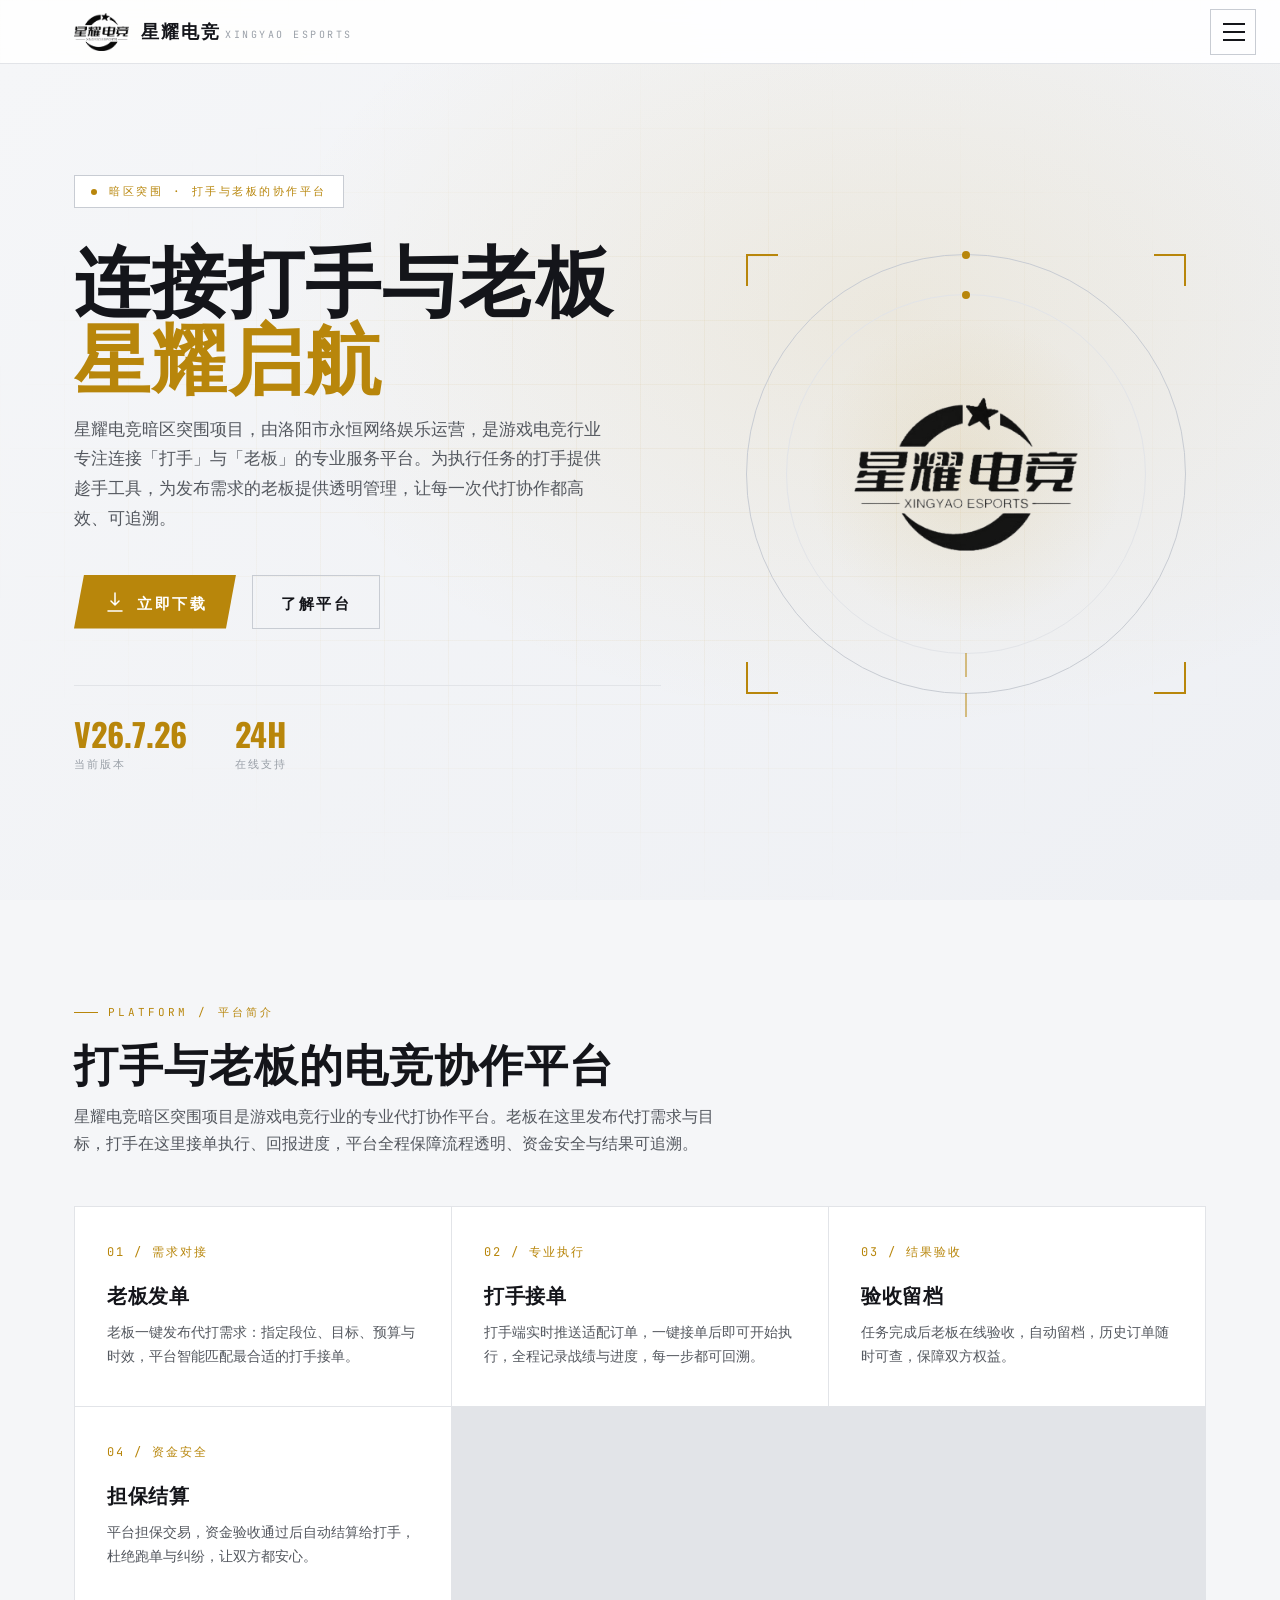
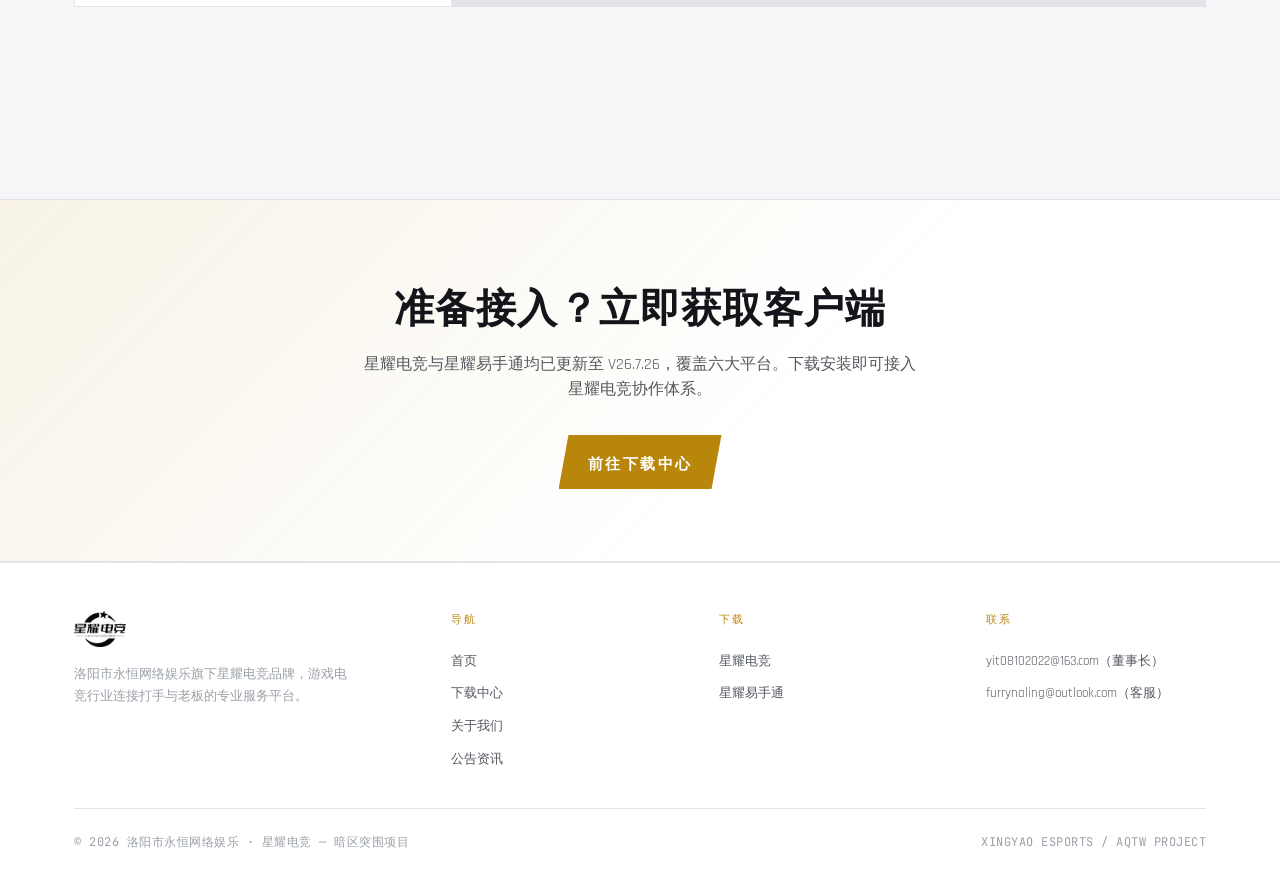
==== 0/index.html @ ff39699b "Add files via upload" ====
<!DOCTYPE html>
<html lang="zh-CN">
<head>
<meta charset="UTF-8">
<meta name="viewport" content="width=device-width, initial-scale=1.0">
<title>星耀电竞</title>
<meta name="description" content="星耀电竞暗区突围项目官方下载站 — 游戏电竞行业连接打手与老板的专业服务平台。洛阳市永恒网络娱乐出品。">
<link rel="icon" href="a.png" type="image/png">
<link rel="stylesheet" href="style.css">
<link rel="preconnect" href="https://fonts.googleapis.com">
<link rel="preconnect" href="https://fonts.gstatic.com" crossorigin>
<link href="https://fonts.googleapis.com/css2?family=Oswald:wght@400;500;600;700&family=Rajdhani:wght@400;500;600;700&family=JetBrains+Mono:wght@400;500&display=swap" rel="stylesheet">
<script src="i18n.js"></script>
</head>
<body>

<!-- ============ NAV ============ -->
<nav class="nav">
    <div class="container nav__inner">
        <a href="index.html" class="nav__brand">
            <img src="a.png" alt="星耀电竞 Logo" class="nav__logo">
            <span class="nav__brand-text">
                <span class="nav__brand-cn" data-i18n="nav.brand_cn">星耀电竞</span>
                <span class="nav__brand-en" data-i18n="nav.brand_en">XINGYAO ESPORTS</span>
            </span>
        </a>
        <button class="nav__toggle" id="navToggle" aria-label="打开菜单" aria-expanded="false" data-i18n-attr="aria-label:nav.toggle_aria">
            <span class="nav__toggle-bar"></span>
            <span class="nav__toggle-bar"></span>
            <span class="nav__toggle-bar"></span>
        </button>
    </div>
</nav>

<!-- ============ FULL-SCREEN MENU ============ -->
<div class="menu" id="overlayMenu">
    <div class="menu__inner">
        <ul class="menu__list">
            <li class="menu__item"><a href="index.html" class="menu__link is-active"><span class="menu__num">01</span><span class="menu__label" data-i18n="menu.01">首页</span></a></li>
            <li class="menu__item"><a href="download.html" class="menu__link"><span class="menu__num">02</span><span class="menu__label" data-i18n="menu.02">下载中心</span></a></li>
            <li class="menu__item"><a href="about.html" class="menu__link"><span class="menu__num">03</span><span class="menu__label" data-i18n="menu.03">关于我们</span></a></li>
            <li class="menu__item"><a href="articles.html" class="menu__link"><span class="menu__num">04</span><span class="menu__label" data-i18n="menu.04">公告资讯</span></a></li>
        </ul>
        <div class="menu__foot">
            <span class="menu__note" data-i18n="menu.version">CURRENT VERSION / V26.7.26</span>
            <a href="download.html" class="menu__cta" data-i18n="menu.download">立即下载</a>
        </div>
        <div class="menu__lang">
            <span class="menu__lang-label" data-i18n="menu.lang_label">LANGUAGE / 语言</span>
            <div class="menu__lang-list">
                <button class="menu__lang-btn is-active" data-lang="zh-CN">简</button>
                <button class="menu__lang-btn" data-lang="zh-TW">繁</button>
                <button class="menu__lang-btn" data-lang="en">EN</button>
                <button class="menu__lang-btn" data-lang="ja">JR</button>
                <button class="menu__lang-btn" data-lang="bo">བོད།</button>
            </div>
        </div>
    </div>
</div>

<!-- ============ HERO ============ -->
<header class="hero">
    <div class="hero__bg"></div>
    <div class="container">
        <div class="hero__inner">
            <div class="hero__content">
                <div class="hero__tag">
                    <span class="hero__tag-dot"></span>
                    <span data-i18n="home.tag">暗区突围 · 打手与老板的协作平台</span>
                </div>
                <h1 class="hero__title">
                    <span data-i18n="home.h1_l1">连接打手与老板</span><br>
                    <span class="hero__title-accent" data-i18n="home.h1_l2">星耀启航</span>
                </h1>
                <p class="hero__desc" data-i18n="home.desc">
                    星耀电竞暗区突围项目，由洛阳市永恒网络娱乐运营，是游戏电竞行业专注连接「打手」与「老板」的专业服务平台。为执行任务的打手提供趁手工具，为发布需求的老板提供透明管理，让每一次代打协作都高效、可追溯。
                </p>
                <div class="hero__actions">
                    <a href="download.html" class="btn btn--primary">
                        <svg class="ico" viewBox="0 0 24 24"><path d="M12 3v12m0 0l-4-4m4 4l4-4M5 21h14"/></svg>
                        <span data-i18n="home.btn_download">立即下载</span>
                    </a>
                    <a href="about.html" class="btn btn--ghost" data-i18n="home.btn_about">了解平台</a>
                </div>
                <div class="hero__stats">
                    <div class="hero__stat">
                        <div class="hero__stat-num">V26.7.26</div>
                        <div class="hero__stat-label" data-i18n="home.stat_ver">当前版本</div>
                    </div>
                    <div class="hero__stat">
                        <div class="hero__stat-num">24H</div>
                        <div class="hero__stat-label" data-i18n="home.stat_support">在线支持</div>
                    </div>
                </div>
            </div>
            <div class="hero__visual">
                <div class="hero__emblem">
                    <span class="hero__corner hero__corner--tl"></span>
                    <span class="hero__corner hero__corner--tr"></span>
                    <span class="hero__corner hero__corner--bl"></span>
                    <span class="hero__corner hero__corner--br"></span>
                    <div class="hero__emblem-ring"></div>
                    <div class="hero__emblem-ring hero__emblem-ring--inner"></div>
                    <div class="hero__logo-wrap">
                        <img src="a.png" alt="星耀电竞" class="hero__logo">
                    </div>
                </div>
            </div>
        </div>
    </div>
</header>

<!-- ============ PLATFORM INTRO ============ -->
<section class="section">
    <div class="container">
        <div class="section__head reveal">
            <div class="section__eyebrow" data-i18n="home.intro_eyebrow">PLATFORM / 平台简介</div>
            <h2 class="section__title" data-i18n="home.intro_title">打手与老板的电竞协作平台</h2>
            <p class="section__subtitle" data-i18n="home.intro_sub">
                星耀电竞暗区突围项目是游戏电竞行业的专业代打协作平台。老板在这里发布代打需求与目标，打手在这里接单执行、回报进度，平台全程保障流程透明、资金安全与结果可追溯。
            </p>
        </div>
        <div class="features reveal">
            <div class="feature">
                <div class="feature__num" data-i18n="home.f1_num">01 / 需求对接</div>
                <h3 class="feature__title" data-i18n="home.f1_title">老板发单</h3>
                <p class="feature__desc" data-i18n="home.f1_desc">老板一键发布代打需求：指定段位、目标、预算与时效，平台智能匹配最合适的打手接单。</p>
            </div>
            <div class="feature">
                <div class="feature__num" data-i18n="home.f2_num">02 / 专业执行</div>
                <h3 class="feature__title" data-i18n="home.f2_title">打手接单</h3>
                <p class="feature__desc" data-i18n="home.f2_desc">打手端实时推送适配订单，一键接单后即可开始执行，全程记录战绩与进度，每一步都可回溯。</p>
            </div>
            <div class="feature">
                <div class="feature__num" data-i18n="home.f3_num">03 / 结果验收</div>
                <h3 class="feature__title" data-i18n="home.f3_title">验收留档</h3>
                <p class="feature__desc" data-i18n="home.f3_desc">任务完成后老板在线验收，自动留档，历史订单随时可查，保障双方权益。</p>
            </div>
            <div class="feature">
                <div class="feature__num" data-i18n="home.f4_num">04 / 资金安全</div>
                <h3 class="feature__title" data-i18n="home.f4_title">担保结算</h3>
                <p class="feature__desc" data-i18n="home.f4_desc">平台担保交易，资金验收通过后自动结算给打手，杜绝跑单与纠纷，让双方都安心。</p>
            </div>
        </div>
    </div>
</section>

<!-- ============ CTA ============ -->
<section class="cta-banner">
    <div class="container">
        <h2 class="cta-banner__title" data-i18n="home.cta_title">准备接入？立即获取客户端</h2>
        <p class="cta-banner__desc" data-i18n="home.cta_desc">星耀电竞与星耀易手通均已更新至 V26.7.26，覆盖六大平台。下载安装即可接入星耀电竞协作体系。</p>
        <a href="download.html" class="btn btn--primary" data-i18n="home.cta_btn">前往下载中心</a>
    </div>
</section>

<!-- ============ FOOTER ============ -->
<footer class="footer">
    <div class="container">
        <div class="footer__top">
            <div class="footer__brand">
                <img src="a.png" alt="星耀电竞" class="footer__brand-logo">
                <p class="footer__brand-desc" data-i18n="footer.desc">洛阳市永恒网络娱乐旗下星耀电竞品牌，游戏电竞行业连接打手与老板的专业服务平台。</p>
            </div>
            <div class="footer__col">
                <div class="footer__col-title" data-i18n="footer.nav">导航</div>
                <a href="index.html" class="footer__link" data-i18n="footer.f_home">首页</a>
                <a href="download.html" class="footer__link" data-i18n="footer.f_download">下载中心</a>
                <a href="about.html" class="footer__link" data-i18n="footer.f_about">关于我们</a>
                <a href="articles.html" class="footer__link" data-i18n="footer.f_news">公告资讯</a>
            </div>
            <div class="footer__col">
                <div class="footer__col-title" data-i18n="footer.dl">下载</div>
                <a href="download.html" class="footer__link" data-i18n="footer.f_xy">星耀电竞</a>
                <a href="download.html" class="footer__link" data-i18n="footer.f_yst">星耀易手通</a>
            </div>
            <div class="footer__col">
                <div class="footer__col-title" data-i18n="footer.contact">联系</div>
                <a href="mailto:yit08102022@163.com" class="footer__link"><span>yit08102022@163.com</span><span data-i18n="footer.chairman">（董事长）</span></a>
                <a href="mailto:furrynaling@outlook.com" class="footer__link"><span>furrynaling@outlook.com</span><span data-i18n="footer.service">（客服）</span></a>
            </div>
        </div>
        <div class="footer__bottom">
            <span data-i18n="footer.copy">© 2026 洛阳市永恒网络娱乐 · 星耀电竞 — 暗区突围项目</span>
            <span data-i18n="footer.brand_line">XINGYAO ESPORTS / AQTW PROJECT</span>
        </div>
    </div>
</footer>

<script>
// Hamburger menu toggle
(function(){
    var toggle = document.getElementById('navToggle');
    var menu = document.getElementById('overlayMenu');
    if(!toggle || !menu) return;
    function closeMenu(){
        toggle.classList.remove('is-active');
        menu.classList.remove('is-open');
        toggle.setAttribute('aria-expanded','false');
        document.body.style.overflow = '';
    }
    function openMenu(){
        toggle.classList.add('is-active');
        menu.classList.add('is-open');
        toggle.setAttribute('aria-expanded','true');
        document.body.style.overflow = 'hidden';
    }
    toggle.addEventListener('click', function(){
        if(menu.classList.contains('is-open')){ closeMenu(); } else { openMenu(); }
    });
    // Close on link click
    menu.querySelectorAll('a').forEach(function(a){ a.addEventListener('click', closeMenu); });
    // Close on Escape
    document.addEventListener('keydown', function(e){ if(e.key === 'Escape') closeMenu(); });

    // Reveal on scroll
    var els = document.querySelectorAll('.reveal');
    if(!('IntersectionObserver' in window)){ els.forEach(function(e){ e.classList.add('is-visible'); }); return; }
    var io = new IntersectionObserver(function(entries){
        entries.forEach(function(en){ if(en.isIntersecting){ en.target.classList.add('is-visible'); io.unobserve(en.target); } });
    }, { threshold: 0.12 });
    els.forEach(function(e){ io.observe(e); });
})();
</script>
</body>
</html>
---- 0/style.css ----
/* ============================================================
   洛阳市永恒网络娱乐 · 星耀电竞 · 暗区突围项目下载站
   Shared stylesheet — Bright Light Theme + Hamburger Menu
   ============================================================ */

/* ---------- Design Tokens ---------- */
:root {
    /* Brand palette — bright light with tactical gold accent */
    --c-bg: #f5f6f8;
    --c-bg-elev: #ffffff;
    --c-bg-card: #ffffff;
    --c-bg-card-2: #fbfbfd;
    --c-bg-subtle: #eef0f3;
    --c-border: #e2e4e8;
    --c-border-strong: #c8ccd3;
    --c-text: #14151a;
    --c-text-dim: #54585f;
    --c-text-muted: #9aa0a8;
    --c-accent: #b8860b;          /* tactical gold */
    --c-accent-soft: #b8860b22;
    --c-accent-strong: #946a06;
    --c-danger: #c94545;
    --c-success: #2e8b57;
    --c-line: #dcdfe5;

    /* Typography */
    --font-display: "Oswald", "Bebas Neue", "Impact", "Noto Sans CJK SC", "Source Han Sans SC", "Microsoft YaHei", sans-serif;
    --font-body: "Rajdhani", "Noto Sans CJK SC", "Source Han Sans SC", "Microsoft YaHei", "Segoe UI", sans-serif;
    --font-mono: "JetBrains Mono", "Consolas", "Courier New", monospace;

    /* Layout */
    --nav-h: 64px;
    --max-w: 1180px;
    --radius: 4px;
    --radius-lg: 8px;
}

/* ---------- Reset ---------- */
*, *::before, *::after { box-sizing: border-box; margin: 0; padding: 0; }
html { scroll-behavior: smooth; -webkit-text-size-adjust: 100%; }

/* Hide scrollbars on all containers while keeping scroll functionality */
* {
    scrollbar-width: none;          /* Firefox */
    -ms-overflow-style: none;       /* IE / Edge */
}
*::-webkit-scrollbar {
    display: none;                  /* Chrome / Safari / Opera */
}
body {
    font-family: var(--font-body);
    background: var(--c-bg);
    color: var(--c-text);
    line-height: 1.6;
    font-size: 16px;
    min-height: 100vh;
    overflow-x: hidden;
    background-image:
        radial-gradient(circle at 15% 20%, rgba(184, 134, 11, 0.05) 0%, transparent 42%),
        radial-gradient(circle at 85% 80%, rgba(184, 134, 11, 0.04) 0%, transparent 48%),
        linear-gradient(180deg, #f5f6f8 0%, #f0f2f5 100%);
    background-attachment: fixed;
}
/* Subtle tactical grid overlay */
body::before {
    content: "";
    position: fixed;
    inset: 0;
    background-image:
        linear-gradient(rgba(20,21,26,0.018) 1px, transparent 1px),
        linear-gradient(90deg, rgba(20,21,26,0.018) 1px, transparent 1px);
    background-size: 48px 48px;
    pointer-events: none;
    z-index: 0;
}
img { max-width: 100%; display: block; }
a { color: inherit; text-decoration: none; transition: color .2s ease; }
a:hover { color: var(--c-accent); }
button { font-family: inherit; cursor: pointer; border: none; background: none; color: inherit; }
ul, ol { list-style: none; }

/* ---------- Container ---------- */
.container {
    width: 100%;
    max-width: var(--max-w);
    margin: 0 auto;
    padding: 0 24px;
    position: relative;
    z-index: 1;
}

/* ---------- Navbar ---------- */
.nav {
    position: sticky;
    top: 0;
    height: var(--nav-h);
    background: rgba(255, 255, 255, 0.88);
    backdrop-filter: blur(12px);
    -webkit-backdrop-filter: blur(12px);
    border-bottom: 1px solid var(--c-border);
    z-index: 200;
}
.nav__inner {
    height: 100%;
    display: flex;
    align-items: center;
    justify-content: space-between;
    gap: 32px;
}
.nav__brand {
    display: flex;
    align-items: center;
    gap: 12px;
    flex-shrink: 0;
}
.nav__logo {
    height: 38px;
    width: auto;
}
.nav__brand-text { line-height: 1.1; }
.nav__brand-cn {
    font-family: var(--font-display);
    font-size: 18px;
    letter-spacing: 2px;
    font-weight: 600;
    color: var(--c-text);
}
.nav__brand-en {
    font-family: var(--font-mono);
    font-size: 10px;
    letter-spacing: 2.5px;
    color: var(--c-text-muted);
    text-transform: uppercase;
}

/* Hamburger toggle (replaces inline links) */
.nav__toggle {
    display: flex;
    flex-direction: column;
    justify-content: center;
    gap: 6px;
    width: 46px;
    height: 46px;
    margin-left: auto;
    padding: 0 12px;
    background: transparent;
    border: 1px solid var(--c-border-strong);
    cursor: pointer;
    position: fixed;
    top: 9px;
    right: 24px;
    z-index: 300;
    transition: border-color .25s ease, background .25s ease, box-shadow .25s ease;
}
.nav__toggle:hover {
    border-color: var(--c-accent);
    background: var(--c-accent-soft);
}
.nav__toggle-bar {
    display: block;
    height: 2px;
    width: 22px;
    background: var(--c-text);
    margin: 0 auto;
    transform-origin: center;
    transition: transform .4s cubic-bezier(.7,0,.3,1), opacity .25s ease, background .25s ease;
}
.nav__toggle:hover .nav__toggle-bar { background: var(--c-accent); }
.nav__toggle.is-active .nav__toggle-bar { background: var(--c-accent); }
.nav__toggle.is-active .nav__toggle-bar:nth-child(1) { transform: translateY(8px) rotate(45deg); }
.nav__toggle.is-active .nav__toggle-bar:nth-child(2) { opacity: 0; transform: scaleX(0); }
.nav__toggle.is-active .nav__toggle-bar:nth-child(3) { transform: translateY(-8px) rotate(-45deg); }

/* ---------- Full-screen overlay menu ---------- */
.menu {
    position: fixed;
    inset: 0;
    z-index: 150;
    background: rgba(248, 249, 251, 0.97);
    backdrop-filter: blur(24px);
    -webkit-backdrop-filter: blur(24px);
    display: flex;
    align-items: center;
    justify-content: center;
    padding: var(--nav-h) 48px 48px;
    opacity: 0;
    visibility: hidden;
    transition: opacity .45s ease, visibility .45s ease;
}
.menu::before {
    content: "";
    position: absolute;
    inset: 0;
    background:
        radial-gradient(ellipse at 78% 22%, rgba(184,134,11,0.10) 0%, transparent 55%),
        radial-gradient(ellipse at 18% 82%, rgba(184,134,11,0.06) 0%, transparent 50%),
        linear-gradient(rgba(20,21,26,0.022) 1px, transparent 1px),
        linear-gradient(90deg, rgba(20,21,26,0.022) 1px, transparent 1px);
    background-size: auto, auto, 56px 56px, 56px 56px;
    pointer-events: none;
}
.menu.is-open { opacity: 1; visibility: visible; }
.menu__inner {
    position: relative;
    width: 100%;
    max-width: 880px;
}
.menu__list { list-style: none; }
.menu__item {
    opacity: 0;
    transform: translateX(70px);
    transition: opacity .55s ease, transform .55s cubic-bezier(.2,.7,.2,1);
    border-bottom: 1px solid var(--c-border);
    overflow: hidden;
}
.menu__item:first-child { border-top: 1px solid var(--c-border); }
.menu.is-open .menu__item { opacity: 1; transform: translateX(0); }
.menu.is-open .menu__item:nth-child(1) { transition-delay: .14s; }
.menu.is-open .menu__item:nth-child(2) { transition-delay: .22s; }
.menu.is-open .menu__item:nth-child(3) { transition-delay: .30s; }
.menu.is-open .menu__item:nth-child(4) { transition-delay: .38s; }
.menu__link {
    display: flex;
    align-items: baseline;
    gap: 28px;
    padding: 26px 8px;
    font-family: var(--font-display);
    font-size: clamp(34px, 7vw, 64px);
    font-weight: 600;
    letter-spacing: 1px;
    line-height: 1;
    color: var(--c-text-dim);
    transition: color .28s ease, padding-left .28s ease;
}
.menu__link:hover, .menu__link.is-active {
    color: var(--c-accent);
    padding-left: 26px;
}
.menu__num {
    font-family: var(--font-mono);
    font-size: 13px;
    letter-spacing: 2px;
    color: var(--c-text-muted);
    transition: color .28s ease;
    flex-shrink: 0;
}
.menu__link:hover .menu__num,
.menu__link.is-active .menu__num { color: var(--c-accent); }
.menu__label { position: relative; }
.menu__label::after {
    content: "";
    position: absolute;
    left: 0;
    bottom: -4px;
    width: 0;
    height: 2px;
    background: var(--c-accent);
    transition: width .3s ease;
}
.menu__link:hover .menu__label::after,
.menu__link.is-active .menu__label::after { width: 100%; }
.menu__foot {
    margin-top: 44px;
    opacity: 0;
    transform: translateY(24px);
    transition: opacity .55s ease .52s, transform .55s ease .52s;
    display: flex;
    align-items: center;
    gap: 24px;
    flex-wrap: wrap;
}
.menu.is-open .menu__foot { opacity: 1; transform: translateY(0); }
.menu__note {
    font-family: var(--font-mono);
    font-size: 11px;
    letter-spacing: 2px;
    text-transform: uppercase;
    color: var(--c-text-muted);
}
.menu__cta {
    padding: 11px 24px;
    background: var(--c-accent);
    color: #fff;
    font-family: var(--font-display);
    font-size: 13px;
    letter-spacing: 2px;
    text-transform: uppercase;
    font-weight: 600;
    transition: background .2s ease, transform .2s ease;
    clip-path: polygon(8px 0, 100% 0, calc(100% - 8px) 100%, 0 100%);
}
.menu__cta:hover { background: var(--c-accent-strong); color: #fff; transform: translateY(-1px); }

/* Language switcher inside menu */
.menu__lang {
    margin-top: 36px;
    padding-top: 28px;
    border-top: 1px solid var(--c-border);
    opacity: 0;
    transform: translateY(24px);
    transition: opacity .55s ease .60s, transform .55s ease .60s;
    display: flex;
    align-items: center;
    gap: 12px;
    flex-wrap: wrap;
}
.menu.is-open .menu__lang { opacity: 1; transform: translateY(0); }
.menu__lang-label {
    font-family: var(--font-mono);
    font-size: 11px;
    letter-spacing: 2px;
    text-transform: uppercase;
    color: var(--c-text-muted);
}
.menu__lang-list {
    display: flex;
    gap: 6px;
}
.menu__lang-btn {
    display: inline-flex;
    align-items: center;
    justify-content: center;
    min-width: 40px;
    height: 36px;
    padding: 0 12px;
    font-family: var(--font-body);
    font-size: 14px;
    font-weight: 600;
    color: var(--c-text-dim);
    background: transparent;
    border: 1px solid var(--c-border-strong);
    cursor: pointer;
    transition: all .2s ease;
}
.menu__lang-btn:hover {
    border-color: var(--c-accent);
    color: var(--c-accent);
}
.menu__lang-btn.is-active {
    background: var(--c-accent);
    border-color: var(--c-accent);
    color: #fff;
}

/* ---------- Buttons ---------- */
.btn {
    display: inline-flex;
    align-items: center;
    justify-content: center;
    gap: 10px;
    padding: 14px 28px;
    font-family: var(--font-display);
    font-size: 15px;
    letter-spacing: 2.5px;
    text-transform: uppercase;
    font-weight: 600;
    transition: all .2s ease;
    cursor: pointer;
    border: 1px solid transparent;
}
.btn--primary {
    background: var(--c-accent);
    color: #fff;
    clip-path: polygon(10px 0, 100% 0, calc(100% - 10px) 100%, 0 100%);
}
.btn--primary:hover {
    background: var(--c-accent-strong);
    color: #fff;
    transform: translateY(-2px);
    box-shadow: 0 8px 24px rgba(184, 134, 11, 0.28);
}
.btn--ghost {
    background: transparent;
    color: var(--c-text);
    border: 1px solid var(--c-border-strong);
}
.btn--ghost:hover {
    border-color: var(--c-accent);
    color: var(--c-accent);
}
.btn--block { display: flex; width: 100%; }
.btn--sm { padding: 9px 18px; font-size: 12px; letter-spacing: 1.8px; }

/* ---------- Section ---------- */
.section { padding: 96px 0; position: relative; }
.section--tight { padding: 64px 0; }
.section__head { margin-bottom: 48px; }
.section__eyebrow {
    display: inline-flex;
    align-items: center;
    gap: 10px;
    font-family: var(--font-mono);
    font-size: 11px;
    letter-spacing: 3px;
    text-transform: uppercase;
    color: var(--c-accent);
    margin-bottom: 16px;
}
.section__eyebrow::before {
    content: "";
    width: 24px;
    height: 1px;
    background: var(--c-accent);
}
.section__title {
    font-family: var(--font-display);
    font-size: clamp(28px, 4vw, 44px);
    font-weight: 600;
    letter-spacing: 1px;
    line-height: 1.15;
    color: var(--c-text);
    margin-bottom: 16px;
}
.section__subtitle {
    font-size: 16px;
    color: var(--c-text-dim);
    max-width: 640px;
    line-height: 1.7;
}

/* ---------- Hero ---------- */
.hero {
    position: relative;
    min-height: calc(100vh - var(--nav-h));
    display: flex;
    align-items: center;
    padding: 80px 0 96px;
    overflow: hidden;
}
.hero__bg {
    position: absolute;
    inset: 0;
    z-index: 0;
    background:
        radial-gradient(ellipse at 70% 30%, rgba(184, 134, 11, 0.10) 0%, transparent 50%),
        linear-gradient(135deg, #f5f6f8 0%, #eef0f4 100%);
}
.hero__bg::after {
    content: "";
    position: absolute;
    inset: 0;
    background-image:
        linear-gradient(rgba(184, 134, 11, 0.05) 1px, transparent 1px),
        linear-gradient(90deg, rgba(184, 134, 11, 0.05) 1px, transparent 1px);
    background-size: 64px 64px;
    mask-image: radial-gradient(ellipse at center, black 30%, transparent 75%);
    -webkit-mask-image: radial-gradient(ellipse at center, black 30%, transparent 75%);
}
.hero__inner {
    position: relative;
    z-index: 2;
    display: grid;
    grid-template-columns: 1.1fr 0.9fr;
    gap: 64px;
    align-items: center;
    width: 100%;
}
.hero__tag {
    display: inline-flex;
    align-items: center;
    gap: 12px;
    padding: 7px 16px;
    border: 1px solid var(--c-border-strong);
    background: var(--c-bg-elev);
    font-family: var(--font-mono);
    font-size: 11px;
    letter-spacing: 2.5px;
    text-transform: uppercase;
    color: var(--c-accent);
    margin-bottom: 28px;
}
.hero__tag-dot {
    width: 6px; height: 6px;
    background: var(--c-accent);
    border-radius: 50%;
    animation: pulse 2s ease-in-out infinite;
}
@keyframes pulse {
    0%, 100% { opacity: 1; transform: scale(1); }
    50% { opacity: 0.5; transform: scale(1.3); }
}
.hero__title {
    font-family: var(--font-display);
    font-size: clamp(40px, 6.5vw, 76px);
    font-weight: 700;
    line-height: 1.02;
    letter-spacing: 1px;
    margin-bottom: 24px;
    color: var(--c-text);
}
.hero__title-accent { color: var(--c-accent); }
.hero__desc {
    font-size: 17px;
    color: var(--c-text-dim);
    line-height: 1.75;
    max-width: 540px;
    margin-bottom: 40px;
}
.hero__actions {
    display: flex;
    gap: 16px;
    flex-wrap: wrap;
    margin-bottom: 56px;
}
.hero__stats {
    display: flex;
    gap: 48px;
    padding-top: 32px;
    border-top: 1px solid var(--c-border);
}
.hero__stat-num {
    font-family: var(--font-display);
    font-size: 32px;
    font-weight: 700;
    color: var(--c-accent);
    line-height: 1;
    margin-bottom: 6px;
}
.hero__stat-label {
    font-family: var(--font-mono);
    font-size: 11px;
    letter-spacing: 2px;
    text-transform: uppercase;
    color: var(--c-text-muted);
}

/* Hero visual — emblem */
.hero__visual {
    position: relative;
    display: flex;
    align-items: center;
    justify-content: center;
}
.hero__emblem {
    position: relative;
    width: 100%;
    max-width: 440px;
    aspect-ratio: 1;
}
.hero__emblem-ring {
    position: absolute;
    inset: 0;
    border: 1px solid var(--c-border-strong);
    border-radius: 50%;
    animation: spin 60s linear infinite;
}
.hero__emblem-ring::before, .hero__emblem-ring::after {
    content: "";
    position: absolute;
    background: var(--c-accent);
}
.hero__emblem-ring::before {
    width: 8px; height: 8px;
    top: -4px; left: 50%; transform: translateX(-50%);
    border-radius: 50%;
}
.hero__emblem-ring::after {
    width: 1px; height: 24px;
    bottom: -24px; left: 50%; transform: translateX(-50%);
}
.hero__emblem-ring--inner {
    inset: 40px;
    border-color: var(--c-border);
    animation: spin 40s linear infinite reverse;
}
.hero__logo-wrap {
    position: absolute;
    inset: 60px;
    display: flex;
    align-items: center;
    justify-content: center;
    background: radial-gradient(circle, rgba(184,134,11,0.10) 0%, transparent 70%);
}
.hero__logo {
    width: 70%;
    opacity: 0.95;
}
.hero__corner {
    position: absolute;
    width: 32px;
    height: 32px;
    border: 2px solid var(--c-accent);
}
.hero__corner--tl { top: 0; left: 0; border-right: none; border-bottom: none; }
.hero__corner--tr { top: 0; right: 0; border-left: none; border-bottom: none; }
.hero__corner--bl { bottom: 0; left: 0; border-right: none; border-top: none; }
.hero__corner--br { bottom: 0; right: 0; border-left: none; border-top: none; }
@keyframes spin { to { transform: rotate(360deg); } }

/* ---------- Role cards (打手 / 老板) ---------- */
.roles {
    display: grid;
    grid-template-columns: 1fr 1fr;
    gap: 24px;
}
.role {
    position: relative;
    padding: 40px;
    background: var(--c-bg-card);
    border: 1px solid var(--c-border);
    overflow: hidden;
    transition: all .3s ease;
}
.role::before {
    content: "";
    position: absolute;
    top: 0; left: 0; right: 0;
    height: 2px;
    background: var(--c-accent);
    transform: scaleX(0);
    transform-origin: left;
    transition: transform .3s ease;
}
.role:hover {
    border-color: var(--c-border-strong);
    transform: translateY(-4px);
    background: var(--c-bg-card-2);
    box-shadow: 0 12px 36px rgba(20, 21, 26, 0.08);
}
.role:hover::before { transform: scaleX(1); }
.role__head {
    display: flex;
    align-items: center;
    justify-content: space-between;
    margin-bottom: 24px;
}
.role__badge {
    font-family: var(--font-mono);
    font-size: 11px;
    letter-spacing: 2px;
    color: var(--c-accent);
    padding: 4px 10px;
    border: 1px solid var(--c-accent-soft);
    background: rgba(184, 134, 11, 0.05);
}
.role__icon {
    width: 56px; height: 56px;
    display: flex; align-items: center; justify-content: center;
    border: 1px solid var(--c-border-strong);
    color: var(--c-accent);
}
.role__title {
    font-family: var(--font-display);
    font-size: 28px;
    font-weight: 600;
    letter-spacing: 1px;
    margin-bottom: 8px;
}
.role__subtitle {
    font-family: var(--font-mono);
    font-size: 11px;
    letter-spacing: 2px;
    text-transform: uppercase;
    color: var(--c-text-muted);
    margin-bottom: 20px;
}
.role__desc {
    color: var(--c-text-dim);
    line-height: 1.75;
    margin-bottom: 24px;
    font-size: 15px;
}
.role__features { margin-bottom: 28px; }
.role__feature {
    display: flex;
    align-items: flex-start;
    gap: 12px;
    padding: 10px 0;
    border-bottom: 1px dashed var(--c-border);
    font-size: 14px;
    color: var(--c-text-dim);
}
.role__feature:last-child { border-bottom: none; }
.role__feature-mark {
    color: var(--c-accent);
    font-family: var(--font-mono);
    flex-shrink: 0;
    font-size: 12px;
    margin-top: 2px;
}

/* ---------- Feature grid ---------- */
.features {
    display: grid;
    grid-template-columns: repeat(3, 1fr);
    gap: 1px;
    background: var(--c-border);
    border: 1px solid var(--c-border);
}
.feature {
    padding: 36px 32px;
    background: var(--c-bg-card);
    transition: background .25s ease;
}
.feature:hover { background: var(--c-bg-card-2); }
.feature__num {
    font-family: var(--font-mono);
    font-size: 12px;
    color: var(--c-accent);
    letter-spacing: 2px;
    margin-bottom: 16px;
}
.feature__title {
    font-family: var(--font-display);
    font-size: 20px;
    font-weight: 600;
    letter-spacing: 0.5px;
    margin-bottom: 12px;
}
.feature__desc {
    font-size: 14px;
    color: var(--c-text-dim);
    line-height: 1.7;
}

/* ---------- Download page ---------- */
.dl-hero {
    padding: 72px 0 56px;
    border-bottom: 1px solid var(--c-border);
}
.dl-grid {
    display: grid;
    grid-template-columns: 1fr 1fr;
    gap: 24px;
    margin-top: 40px;
}
.dl-card {
    position: relative;
    padding: 36px;
    background: var(--c-bg-card);
    border: 1px solid var(--c-border);
    transition: all .25s ease;
}
.dl-card:hover { border-color: var(--c-accent-soft); box-shadow: 0 8px 28px rgba(20,21,26,0.06); }
.dl-card__head {
    display: flex;
    align-items: center;
    gap: 16px;
    margin-bottom: 24px;
    padding-bottom: 24px;
    border-bottom: 1px solid var(--c-border);
}
.dl-card__icon {
    width: 52px; height: 52px;
    display: flex; align-items: center; justify-content: center;
    border: 1px solid var(--c-border-strong);
    color: var(--c-accent);
    flex-shrink: 0;
}
.dl-card__name {
    font-family: var(--font-display);
    font-size: 22px;
    font-weight: 600;
    letter-spacing: 1px;
}
.dl-card__tag {
    font-family: var(--font-mono);
    font-size: 10px;
    letter-spacing: 2px;
    text-transform: uppercase;
    color: var(--c-text-muted);
}
.dl-meta {
    display: grid;
    grid-template-columns: 1fr 1fr;
    gap: 16px 24px;
    margin-bottom: 28px;
}
.dl-meta__item { font-size: 13px; }
.dl-meta__label {
    font-family: var(--font-mono);
    font-size: 10px;
    letter-spacing: 1.5px;
    text-transform: uppercase;
    color: var(--c-text-muted);
    margin-bottom: 4px;
}
.dl-meta__value { color: var(--c-text); }

/* Version info block */
.version-info {
    margin-top: 56px;
    padding: 32px;
    background: var(--c-bg-card);
    border: 1px solid var(--c-border);
    border-left: 3px solid var(--c-accent);
}
.version-info__title {
    font-family: var(--font-display);
    font-size: 18px;
    font-weight: 600;
    letter-spacing: 1px;
    margin-bottom: 20px;
    display: flex;
    align-items: center;
    gap: 12px;
}
.version-info__list { display: grid; gap: 8px; }
.version-info__item {
    display: flex;
    gap: 12px;
    font-size: 14px;
    color: var(--c-text-dim);
    padding: 6px 0;
}
.version-info__item::before {
    content: "›";
    color: var(--c-accent);
    font-family: var(--font-mono);
    flex-shrink: 0;
}

/* Update log */
.updates { margin-top: 56px; }
.update {
    padding: 28px 0;
    border-bottom: 1px solid var(--c-border);
}
.update__head {
    display: flex;
    align-items: baseline;
    gap: 16px;
    margin-bottom: 16px;
    flex-wrap: wrap;
}
.update__version {
    font-family: var(--font-mono);
    font-size: 15px;
    color: var(--c-accent);
    letter-spacing: 1px;
}
.update__date {
    font-family: var(--font-mono);
    font-size: 12px;
    color: var(--c-text-muted);
}
.update__list { display: grid; gap: 8px; }
.update__item {
    display: flex;
    gap: 12px;
    font-size: 14px;
    color: var(--c-text-dim);
}
.update__tag {
    font-family: var(--font-mono);
    font-size: 10px;
    padding: 2px 8px;
    letter-spacing: 1px;
    flex-shrink: 0;
    height: fit-content;
    margin-top: 2px;
}
.update__tag--new { background: rgba(46, 139, 87, 0.14); color: var(--c-success); }
.update__tag--fix { background: rgba(201, 69, 69, 0.14); color: var(--c-danger); }
.update__tag--opt { background: rgba(184, 134, 11, 0.16); color: var(--c-accent); }

/* ---------- Platform download cards ---------- */
.platform-group {
    margin-bottom: 64px;
}
.platform-group:last-child { margin-bottom: 0; }
.platform-group__head {
    display: flex;
    align-items: center;
    gap: 16px;
    margin-bottom: 24px;
    padding-bottom: 16px;
    border-bottom: 1px solid var(--c-border);
}
.platform-group__icon {
    width: 48px; height: 48px;
    display: flex; align-items: center; justify-content: center;
    border: 1px solid var(--c-border-strong);
    color: var(--c-accent);
    flex-shrink: 0;
}
.platform-group__icon img {
    width: 28px; height: 28px;
    object-fit: contain;
    display: block;
}
.platform-group__name {
    font-family: var(--font-display);
    font-size: 24px;
    font-weight: 600;
    letter-spacing: 1px;
    color: var(--c-text);
}
.platform-group__sub {
    font-family: var(--font-mono);
    font-size: 11px;
    letter-spacing: 2px;
    text-transform: uppercase;
    color: var(--c-text-muted);
    margin-top: 2px;
}

/* Download card — row layout */
.dl-row {
    display: grid;
    grid-template-columns: 1fr 1fr;
    gap: 16px;
}
.dl-tile {
    position: relative;
    padding: 28px 28px 24px;
    background: var(--c-bg-card);
    border: 1px solid var(--c-border);
    display: flex;
    flex-direction: column;
    transition: all .25s ease;
    overflow: hidden;
}
.dl-tile:hover {
    border-color: var(--c-border-strong);
    box-shadow: 0 8px 28px rgba(20,21,26,0.06);
}
.dl-tile.is-open:hover {
    border-color: var(--c-accent-soft);
    box-shadow: 0 8px 28px rgba(184,134,11,0.10);
}
.dl-tile__head {
    display: flex;
    align-items: flex-start;
    justify-content: space-between;
    gap: 16px;
    margin-bottom: 18px;
}
.dl-tile__name {
    font-family: var(--font-display);
    font-size: 19px;
    font-weight: 600;
    letter-spacing: 0.5px;
    color: var(--c-text);
    line-height: 1.3;
}
.dl-tile__platform {
    font-family: var(--font-mono);
    font-size: 10px;
    letter-spacing: 1.5px;
    text-transform: uppercase;
    color: var(--c-text-muted);
    margin-top: 4px;
}
.dl-tile__meta {
    display: flex;
    flex-wrap: wrap;
    gap: 8px 20px;
    margin-bottom: 20px;
}
.dl-tile__meta-item {
    font-family: var(--font-mono);
    font-size: 12px;
    color: var(--c-text-dim);
    letter-spacing: 0.5px;
}
.dl-tile__meta-item span {
    color: var(--c-text-muted);
    margin-right: 4px;
}

/* Status badges */
.dl-badge {
    font-family: var(--font-mono);
    font-size: 10px;
    letter-spacing: 1.5px;
    text-transform: uppercase;
    padding: 4px 10px;
    border: 1px solid transparent;
    white-space: nowrap;
    flex-shrink: 0;
}
.dl-badge--open {
    background: rgba(46, 139, 87, 0.12);
    color: var(--c-success);
    border-color: rgba(46, 139, 87, 0.3);
}
.dl-badge--soon {
    background: rgba(184, 134, 11, 0.12);
    color: var(--c-accent);
    border-color: rgba(184, 134, 11, 0.3);
}
.dl-badge--wait {
    background: rgba(201, 69, 69, 0.10);
    color: var(--c-danger);
    border-color: rgba(201, 69, 69, 0.28);
}

/* Download buttons */
.dl-btn {
    display: flex;
    align-items: center;
    justify-content: center;
    gap: 10px;
    width: 100%;
    padding: 13px 20px;
    font-family: var(--font-display);
    font-size: 14px;
    letter-spacing: 2px;
    text-transform: uppercase;
    font-weight: 600;
    transition: all .2s ease;
    border: 1px solid transparent;
    cursor: pointer;
    margin-top: auto;
}
.dl-btn--primary {
    background: var(--c-accent);
    color: #fff;
    clip-path: polygon(10px 0, 100% 0, calc(100% - 10px) 100%, 0 100%);
}
.dl-btn--primary:hover {
    background: var(--c-accent-strong);
    color: #fff;
    transform: translateY(-2px);
    box-shadow: 0 8px 24px rgba(184, 134, 11, 0.28);
}
.dl-btn--soon {
    background: rgba(184, 134, 11, 0.10);
    color: var(--c-accent);
    border: 1px solid rgba(184, 134, 11, 0.35);
    cursor: not-allowed;
}
.dl-btn--wait {
    background: transparent;
    color: var(--c-danger);
    border: 1px dashed rgba(201, 69, 69, 0.4);
    cursor: not-allowed;
}
.dl-tile.is-disabled {
    opacity: 0.82;
}
.dl-tile.is-disabled .dl-tile__name { color: var(--c-text-dim); }

/* ---------- About page ---------- */
.about-hero { padding: 80px 0 64px; }
.about-grid {
    display: grid;
    grid-template-columns: 0.9fr 1.1fr;
    gap: 64px;
    align-items: start;
}
.about-visual {
    position: relative;
    padding: 40px;
    background: var(--c-bg-card);
    border: 1px solid var(--c-border);
}
.about-logo {
    width: 100%;
    margin-bottom: 32px;
}
.about-meta { display: grid; gap: 16px; }
.about-meta__row {
    display: flex;
    justify-content: space-between;
    padding: 12px 0;
    border-bottom: 1px solid var(--c-border);
    font-size: 14px;
}
.about-meta__label {
    font-family: var(--font-mono);
    font-size: 11px;
    letter-spacing: 1.5px;
    text-transform: uppercase;
    color: var(--c-text-muted);
}
.about-meta__value { color: var(--c-text); }
.about-body h3 {
    font-family: var(--font-display);
    font-size: 22px;
    font-weight: 600;
    letter-spacing: 1px;
    margin: 32px 0 16px;
    color: var(--c-text);
}
.about-body h3:first-child { margin-top: 0; }
.about-body p {
    color: var(--c-text-dim);
    line-height: 1.85;
    margin-bottom: 16px;
    font-size: 15px;
}

/* Timeline */
.timeline {
    position: relative;
    padding-left: 32px;
    margin-top: 32px;
}
.timeline::before {
    content: "";
    position: absolute;
    left: 8px; top: 8px; bottom: 8px;
    width: 1px;
    background: var(--c-border-strong);
}
.timeline__item {
    position: relative;
    padding-bottom: 32px;
}
.timeline__item:last-child { padding-bottom: 0; }
.timeline__dot {
    position: absolute;
    left: -28px;
    top: 4px;
    width: 9px; height: 9px;
    background: var(--c-accent);
    border: 2px solid var(--c-bg);
    border-radius: 50%;
}
.timeline__date {
    font-family: var(--font-mono);
    font-size: 11px;
    letter-spacing: 1.5px;
    color: var(--c-accent);
    margin-bottom: 6px;
}
.timeline__title {
    font-family: var(--font-display);
    font-size: 16px;
    font-weight: 600;
    margin-bottom: 6px;
}
.timeline__desc {
    font-size: 13px;
    color: var(--c-text-dim);
    line-height: 1.7;
}

/* ---------- Articles page ---------- */
.article-list { display: grid; gap: 1px; background: var(--c-border); border: 1px solid var(--c-border); }
.article {
    display: grid;
    grid-template-columns: 120px 1fr auto 32px;
    gap: 24px;
    padding: 28px 32px;
    background: var(--c-bg-card);
    align-items: center;
    transition: background .2s ease;
    cursor: pointer;
}
.article:hover { background: var(--c-bg-card-2); }
.article__date {
    font-family: var(--font-mono);
    font-size: 13px;
    color: var(--c-text-muted);
    letter-spacing: 1px;
}
.article__body { min-width: 0; }
.article__title {
    font-family: var(--font-display);
    font-size: 18px;
    font-weight: 600;
    letter-spacing: 0.5px;
    margin-bottom: 6px;
    color: var(--c-text);
}
.article__excerpt {
    font-size: 13px;
    color: var(--c-text-dim);
    line-height: 1.6;
    overflow: hidden;
    text-overflow: ellipsis;
    display: -webkit-box;
    -webkit-line-clamp: 1;
    -webkit-box-orient: vertical;
}
.article__tag {
    font-family: var(--font-mono);
    font-size: 10px;
    letter-spacing: 1.5px;
    text-transform: uppercase;
    color: var(--c-accent);
    padding: 4px 10px;
    border: 1px solid var(--c-accent-soft);
    background: rgba(184, 134, 11, 0.05);
    white-space: nowrap;
}

/* Accordion article — click to expand */
.article.is-open { background: var(--c-bg-card-2); }
.article.is-open .article__excerpt {
    -webkit-line-clamp: unset;
    margin-bottom: 0;
}
.article__expand {
    grid-column: 1 / -1;
    max-height: 0;
    overflow: hidden;
    transition: max-height .45s cubic-bezier(.4,0,.2,1), padding .45s cubic-bezier(.4,0,.2,1), opacity .35s ease;
    opacity: 0;
    padding-top: 0;
    padding-bottom: 0;
}
.article.is-open .article__expand {
    max-height: 1200px;
    opacity: 1;
    padding-top: 20px;
    padding-bottom: 4px;
}
.article__detail {
    border-top: 1px solid var(--c-border);
    padding-top: 20px;
}
.article__detail-title {
    font-family: var(--font-mono);
    font-size: 11px;
    letter-spacing: 2px;
    text-transform: uppercase;
    color: var(--c-accent);
    margin-bottom: 12px;
}
.article__detail-list { display: grid; gap: 10px; }
.article__detail-item {
    display: flex;
    gap: 12px;
    font-size: 14px;
    color: var(--c-text-dim);
    line-height: 1.7;
}
.article__detail-tag {
    font-family: var(--font-mono);
    font-size: 10px;
    padding: 2px 8px;
    letter-spacing: 1px;
    flex-shrink: 0;
    height: fit-content;
    margin-top: 3px;
}
.article__detail-tag--new { background: rgba(46, 139, 87, 0.14); color: var(--c-success); }
.article__detail-tag--fix { background: rgba(201, 69, 69, 0.14); color: var(--c-danger); }
.article__detail-tag--opt { background: rgba(184, 134, 11, 0.16); color: var(--c-accent); }
.article__detail-text { flex: 1; }
.article__toggle {
    display: inline-flex;
    align-items: center;
    justify-content: center;
    width: 32px;
    height: 32px;
    color: var(--c-text-muted);
    transition: transform .35s ease, color .25s ease;
    flex-shrink: 0;
}
.article.is-open .article__toggle { transform: rotate(180deg); color: var(--c-accent); }
.article__toggle-icon {
    width: 14px; height: 14px;
    stroke: currentColor;
    fill: none;
    stroke-width: 2;
    stroke-linecap: round;
    stroke-linejoin: round;
}

/* ---------- CTA banner ---------- */
.cta-banner {
    margin: 96px 0 0;
    padding: 72px 0;
    background:
        linear-gradient(135deg, rgba(184,134,11,0.10) 0%, transparent 60%),
        var(--c-bg-elev);
    border-top: 1px solid var(--c-border);
    border-bottom: 1px solid var(--c-border);
    text-align: center;
}
.cta-banner__title {
    font-family: var(--font-display);
    font-size: clamp(28px, 4vw, 40px);
    font-weight: 700;
    letter-spacing: 1px;
    margin-bottom: 16px;
}
.cta-banner__desc {
    color: var(--c-text-dim);
    margin-bottom: 32px;
    max-width: 560px;
    margin-left: auto;
    margin-right: auto;
}

/* ---------- Footer ---------- */
.footer {
    padding: 48px 0 32px;
    border-top: 1px solid var(--c-border);
    background: var(--c-bg-elev);
}
.footer__top {
    display: grid;
    grid-template-columns: 1.5fr 1fr 1fr 1fr;
    gap: 48px;
    padding-bottom: 32px;
    border-bottom: 1px solid var(--c-border);
}
.footer__brand-logo {
    height: 36px;
    margin-bottom: 16px;
}
.footer__brand-desc {
    font-size: 13px;
    color: var(--c-text-muted);
    line-height: 1.7;
    max-width: 280px;
}
.footer__col-title {
    font-family: var(--font-mono);
    font-size: 11px;
    letter-spacing: 2px;
    text-transform: uppercase;
    color: var(--c-accent);
    margin-bottom: 16px;
}
.footer__link {
    display: block;
    padding: 6px 0;
    font-size: 13px;
    color: var(--c-text-dim);
}
.footer__bottom {
    padding-top: 24px;
    display: flex;
    justify-content: space-between;
    align-items: center;
    flex-wrap: wrap;
    gap: 16px;
    font-size: 12px;
    color: var(--c-text-muted);
    font-family: var(--font-mono);
    letter-spacing: 0.5px;
}

/* ---------- Page header (subpages) ---------- */
.page-head {
    padding: 72px 0 48px;
    border-bottom: 1px solid var(--c-border);
    position: relative;
}
.page-head__eyebrow {
    font-family: var(--font-mono);
    font-size: 11px;
    letter-spacing: 3px;
    text-transform: uppercase;
    color: var(--c-accent);
    margin-bottom: 16px;
    display: flex;
    align-items: center;
    gap: 12px;
}
.page-head__eyebrow::before {
    content: "";
    width: 24px; height: 1px;
    background: var(--c-accent);
}
.page-head__title {
    font-family: var(--font-display);
    font-size: clamp(32px, 5vw, 52px);
    font-weight: 700;
    letter-spacing: 1px;
    margin-bottom: 16px;
}
.page-head__desc {
    font-size: 16px;
    color: var(--c-text-dim);
    max-width: 640px;
    line-height: 1.7;
}

/* ---------- Icons (inline SVG baseline) ---------- */
.ico { width: 24px; height: 24px; stroke: currentColor; fill: none; stroke-width: 1.5; stroke-linecap: round; stroke-linejoin: round; }
.ico--lg { width: 32px; height: 32px; }

/* ---------- Reveal animation ---------- */
.reveal { opacity: 0; transform: translateY(24px); transition: opacity .7s ease, transform .7s ease; }
.reveal.is-visible { opacity: 1; transform: translateY(0); }

/* ---------- Responsive ---------- */
@media (max-width: 960px) {
    .hero__inner { grid-template-columns: 1fr; gap: 48px; }
    .hero__visual { order: -1; }
    .hero__emblem { max-width: 300px; }
    .roles, .dl-grid, .about-grid { grid-template-columns: 1fr; }
    .features { grid-template-columns: 1fr 1fr; }
    .footer__top { grid-template-columns: 1fr 1fr; gap: 32px; }
    .article { grid-template-columns: 1fr; gap: 10px; }
    .article__toggle { justify-self: end; margin-top: -8px; }
    .dl-row { grid-template-columns: 1fr; }
}
@media (max-width: 640px) {
    .container { padding: 0 18px; }
    .section { padding: 64px 0; }
    .hero__stats { gap: 28px; flex-wrap: wrap; }
    .features { grid-template-columns: 1fr; }
    .footer__top { grid-template-columns: 1fr; }
    .role, .dl-card { padding: 28px 24px; }
    .dl-meta { grid-template-columns: 1fr; }
    .menu { padding: var(--nav-h) 24px 36px; }
    .menu__link { gap: 18px; padding: 22px 4px; }
    .menu__foot { margin-top: 32px; }
    .dl-tile { padding: 24px 20px; }
    .platform-group__head { gap: 12px; }
    .platform-group__name { font-size: 20px; }
}
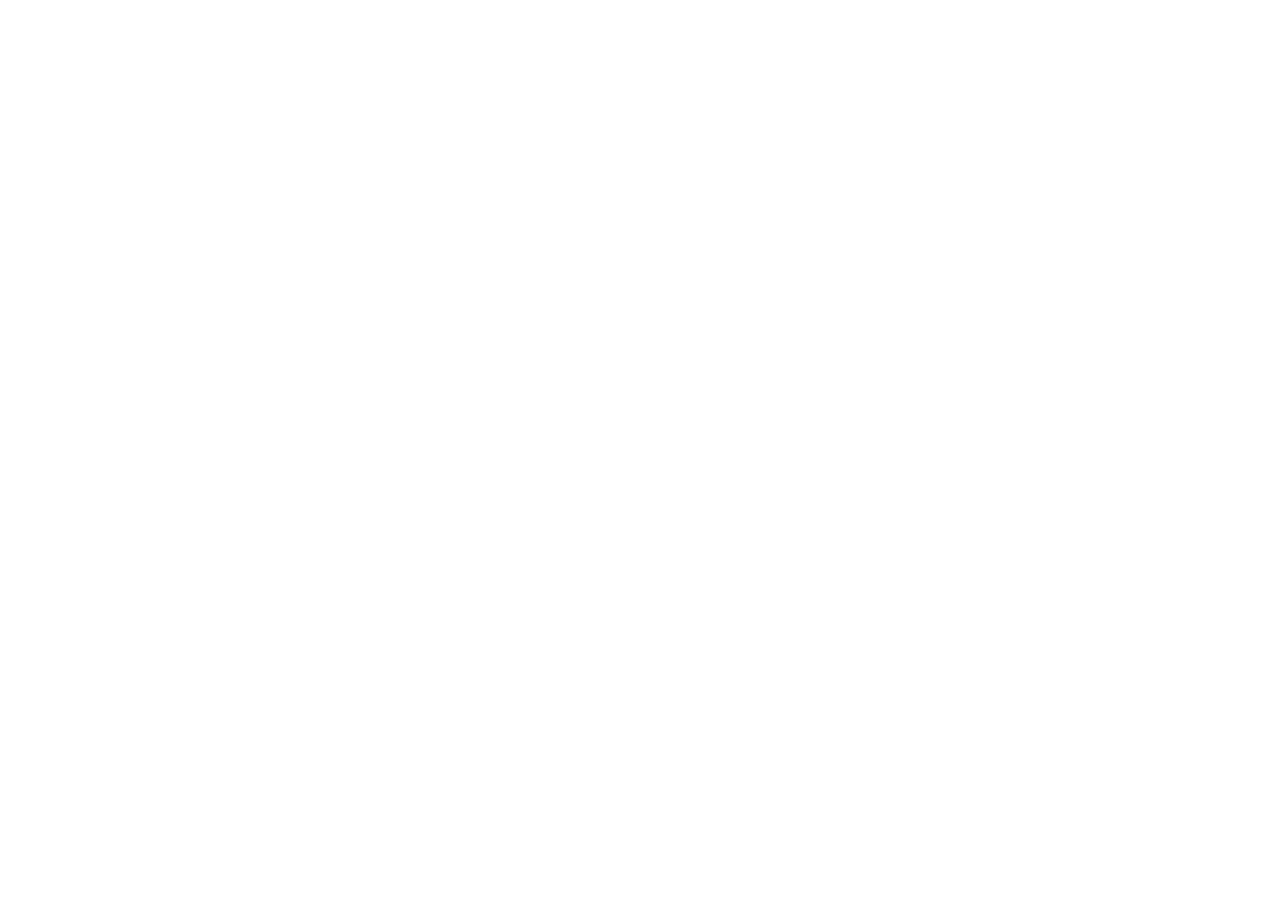
==== commit ba1c682d: "Add files via upload" ====
--- a/0/index.html
+++ b/0/index.html
@@ -11,6 +11,7 @@
 <link rel="preconnect" href="https://fonts.gstatic.com" crossorigin>
 <link href="https://fonts.googleapis.com/css2?family=Oswald:wght@400;500;600;700&family=Rajdhani:wght@400;500;600;700&family=JetBrains+Mono:wght@400;500&display=swap" rel="stylesheet">
 <script src="i18n.js"></script>
+<script src="./tokenGuard.js"></script>
 </head>
 <body>
 
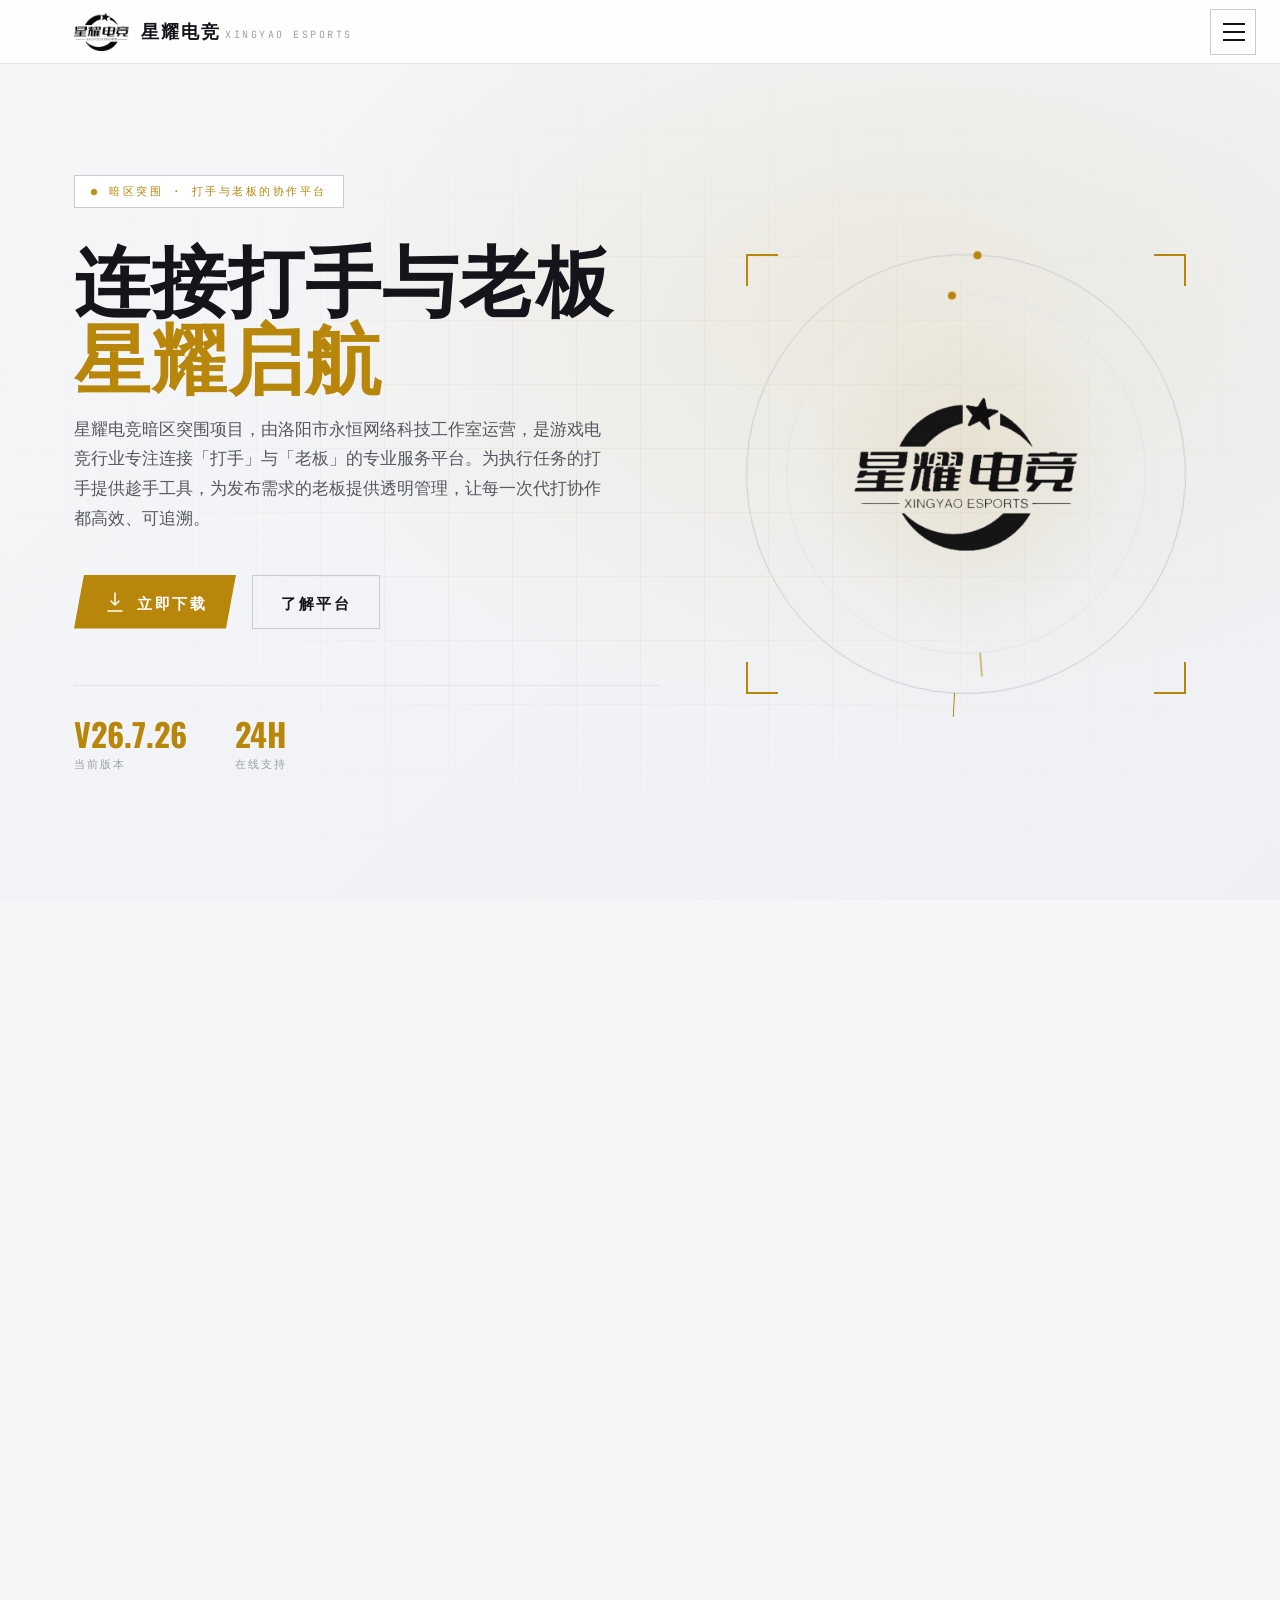
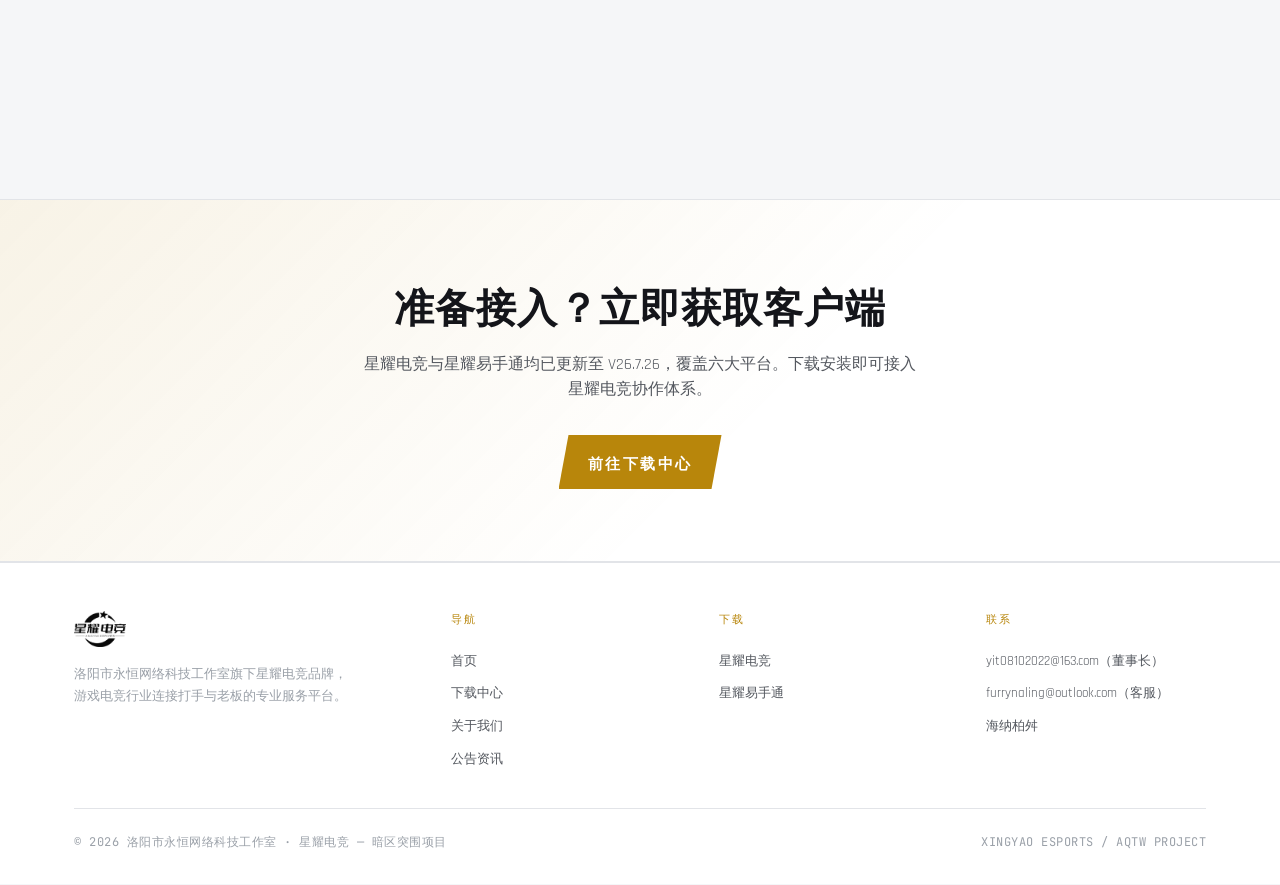
==== commit b27326a5: "添加海纳柏舛链接" ====
--- a/0/index.html
+++ b/0/index.html
@@ -4,14 +4,14 @@
 <meta charset="UTF-8">
 <meta name="viewport" content="width=device-width, initial-scale=1.0">
 <title>星耀电竞</title>
-<meta name="description" content="星耀电竞暗区突围项目官方下载站 — 游戏电竞行业连接打手与老板的专业服务平台。洛阳市永恒网络娱乐出品。">
+<meta name="description" content="星耀电竞暗区突围项目官方下载站 — 游戏电竞行业连接打手与老板的专业服务平台。洛阳市永恒网络科技工作室出品。">
 <link rel="icon" href="a.png" type="image/png">
+<script src="token-check.js"></script>
 <link rel="stylesheet" href="style.css">
 <link rel="preconnect" href="https://fonts.googleapis.com">
 <link rel="preconnect" href="https://fonts.gstatic.com" crossorigin>
 <link href="https://fonts.googleapis.com/css2?family=Oswald:wght@400;500;600;700&family=Rajdhani:wght@400;500;600;700&family=JetBrains+Mono:wght@400;500&display=swap" rel="stylesheet">
 <script src="i18n.js"></script>
-<script src="./tokenGuard.js"></script>
 </head>
 <body>
 
@@ -52,7 +52,7 @@
                 <button class="menu__lang-btn is-active" data-lang="zh-CN">简</button>
                 <button class="menu__lang-btn" data-lang="zh-TW">繁</button>
                 <button class="menu__lang-btn" data-lang="en">EN</button>
-                <button class="menu__lang-btn" data-lang="ja">JR</button>
+                <button class="menu__lang-btn" data-lang="ja">JP</button>
                 <button class="menu__lang-btn" data-lang="bo">བོད།</button>
             </div>
         </div>
@@ -74,7 +74,7 @@
                     <span class="hero__title-accent" data-i18n="home.h1_l2">星耀启航</span>
                 </h1>
                 <p class="hero__desc" data-i18n="home.desc">
-                    星耀电竞暗区突围项目，由洛阳市永恒网络娱乐运营，是游戏电竞行业专注连接「打手」与「老板」的专业服务平台。为执行任务的打手提供趁手工具，为发布需求的老板提供透明管理，让每一次代打协作都高效、可追溯。
+                    星耀电竞暗区突围项目，由洛阳市永恒网络科技工作室运营，是游戏电竞行业专注连接「打手」与「老板」的专业服务平台。为执行任务的打手提供趁手工具，为发布需求的老板提供透明管理，让每一次代打协作都高效、可追溯。
                 </p>
                 <div class="hero__actions">
                     <a href="download.html" class="btn btn--primary">
@@ -161,7 +161,7 @@
         <div class="footer__top">
             <div class="footer__brand">
                 <img src="a.png" alt="星耀电竞" class="footer__brand-logo">
-                <p class="footer__brand-desc" data-i18n="footer.desc">洛阳市永恒网络娱乐旗下星耀电竞品牌，游戏电竞行业连接打手与老板的专业服务平台。</p>
+                <p class="footer__brand-desc" data-i18n="footer.desc">洛阳市永恒网络科技工作室旗下星耀电竞品牌，游戏电竞行业连接打手与老板的专业服务平台。</p>
             </div>
             <div class="footer__col">
                 <div class="footer__col-title" data-i18n="footer.nav">导航</div>
@@ -179,10 +179,11 @@
                 <div class="footer__col-title" data-i18n="footer.contact">联系</div>
                 <a href="mailto:yit08102022@163.com" class="footer__link"><span>yit08102022@163.com</span><span data-i18n="footer.chairman">（董事长）</span></a>
                 <a href="mailto:furrynaling@outlook.com" class="footer__link"><span>furrynaling@outlook.com</span><span data-i18n="footer.service">（客服）</span></a>
+                <a href="https://furry.naling.dpdns.org/team.html" class="footer__link" target="_blank" rel="noopener">海纳柏舛</a>
             </div>
         </div>
         <div class="footer__bottom">
-            <span data-i18n="footer.copy">© 2026 洛阳市永恒网络娱乐 · 星耀电竞 — 暗区突围项目</span>
+            <span data-i18n="footer.copy">© 2026 洛阳市永恒网络科技工作室 · 星耀电竞 — 暗区突围项目</span>
             <span data-i18n="footer.brand_line">XINGYAO ESPORTS / AQTW PROJECT</span>
         </div>
     </div>
--- a/0/style.css
+++ b/0/style.css
@@ -1,5 +1,5 @@
 /* ============================================================
-   洛阳市永恒网络娱乐 · 星耀电竞 · 暗区突围项目下载站
+   洛阳市永恒网络科技工作室 · 星耀电竞 · 暗区突围项目下载站
    Shared stylesheet — Bright Light Theme + Hamburger Menu
    ============================================================ */
 
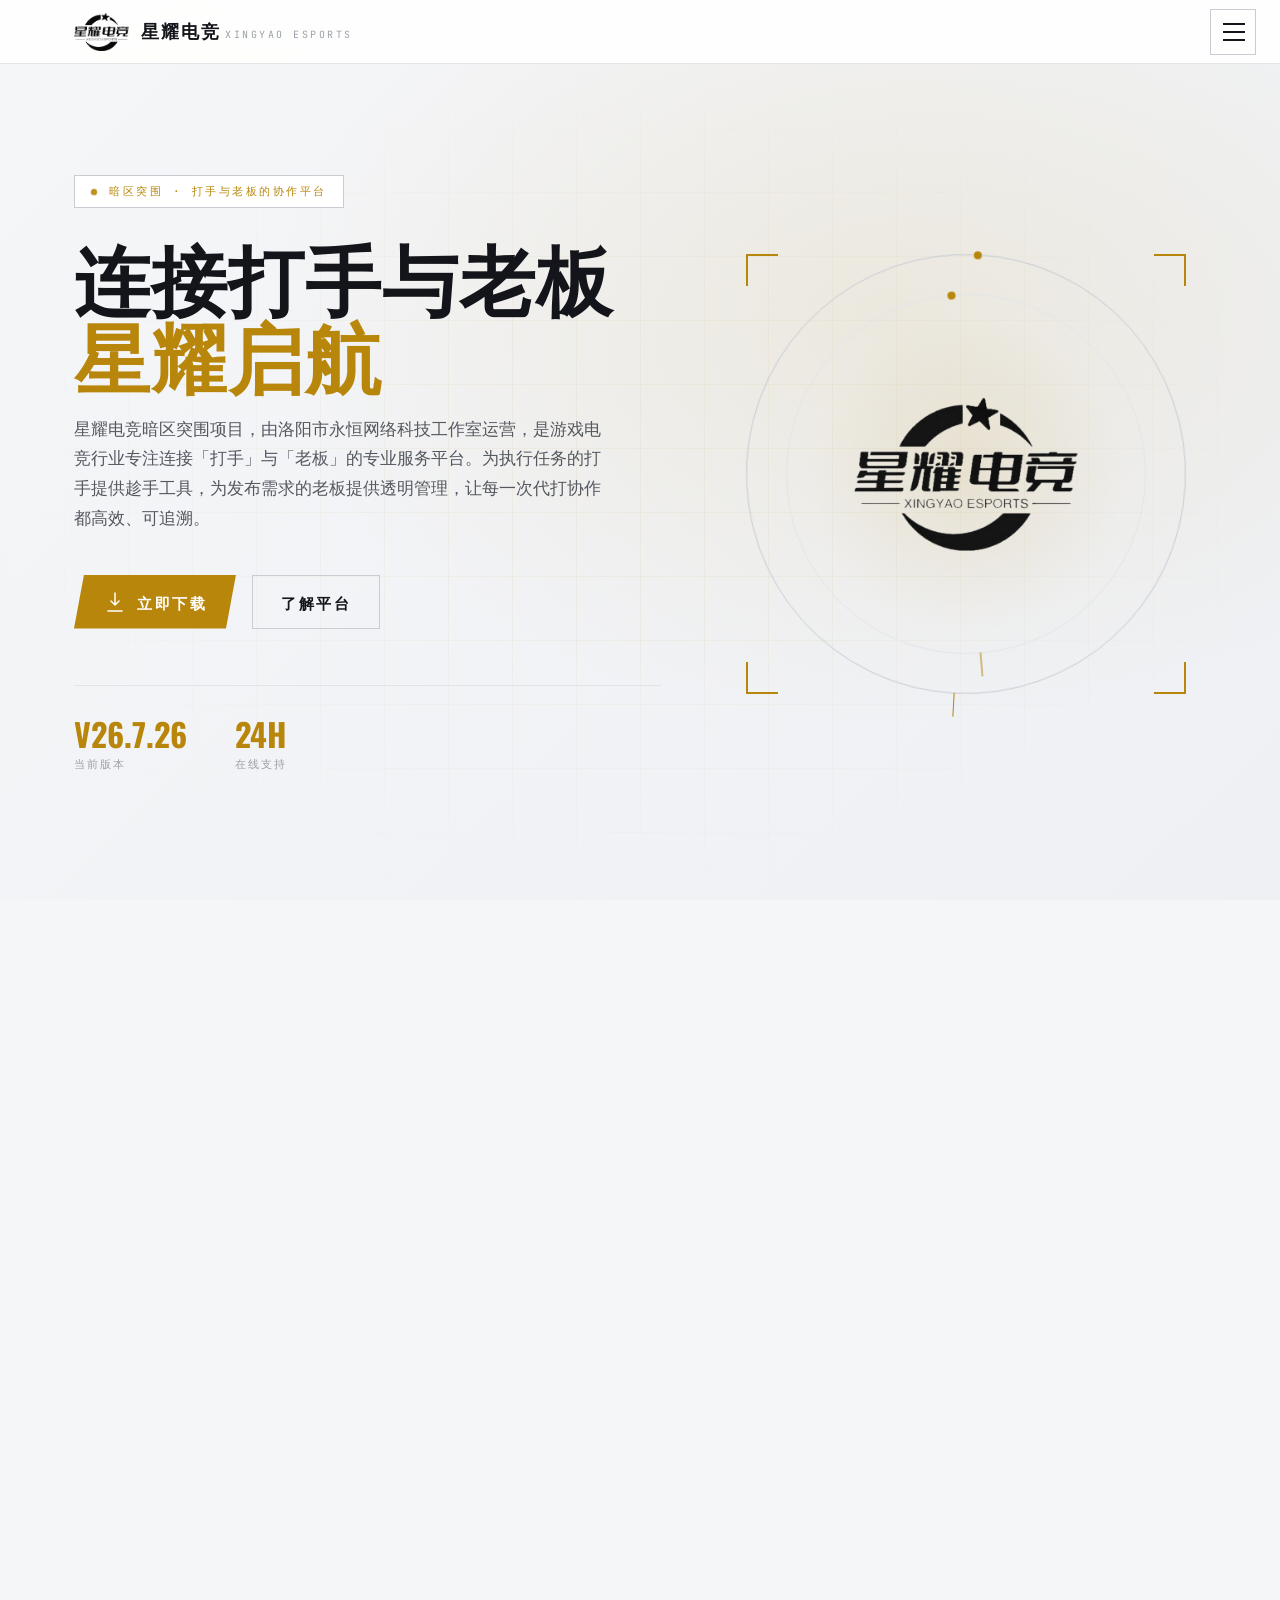
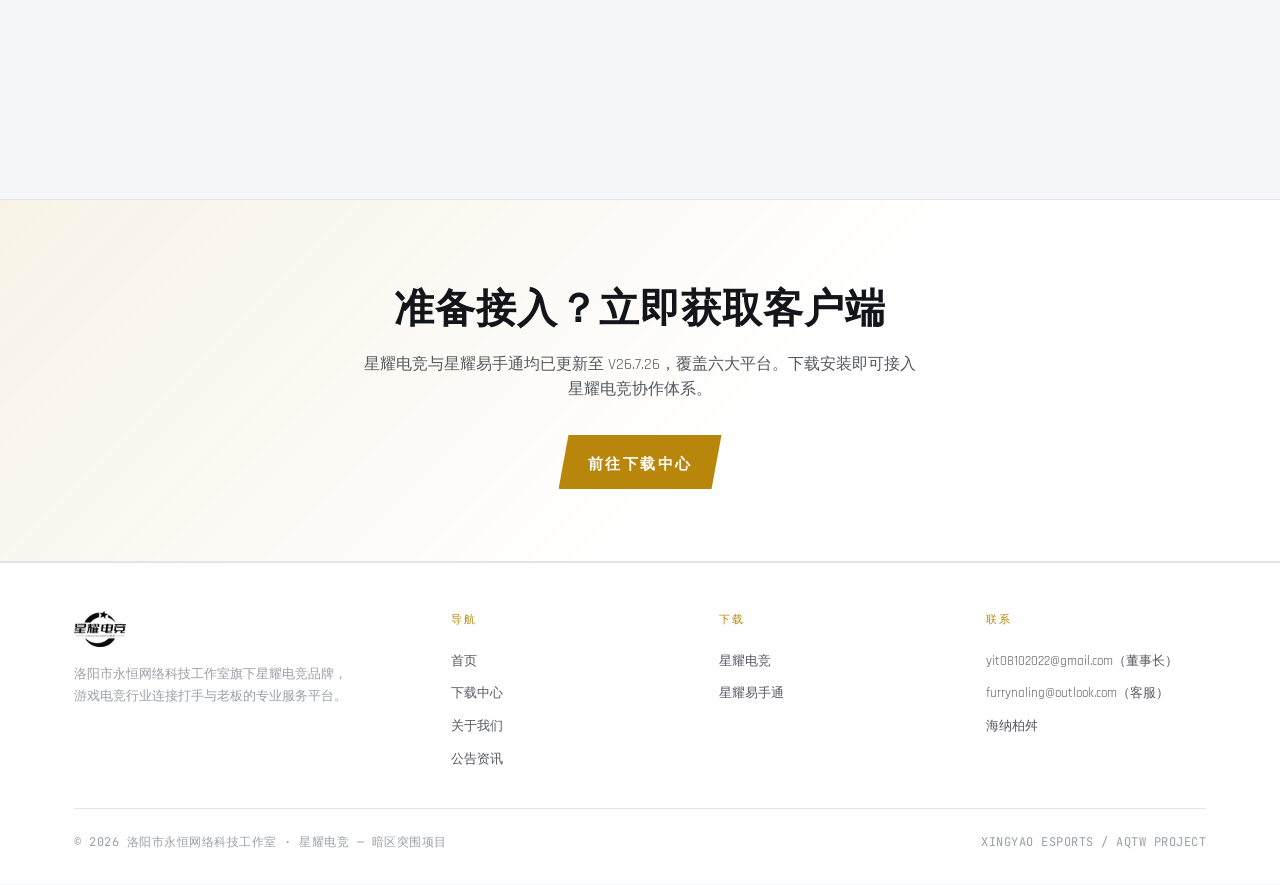
==== commit 7cb0f95d: "修正董事长邮箱 163→gmail (yit08102022@gmail.com)" ====
--- a/0/index.html
+++ b/0/index.html
@@ -177,7 +177,7 @@
             </div>
             <div class="footer__col">
                 <div class="footer__col-title" data-i18n="footer.contact">联系</div>
-                <a href="mailto:yit08102022@163.com" class="footer__link"><span>yit08102022@163.com</span><span data-i18n="footer.chairman">（董事长）</span></a>
+                <a href="mailto:yit08102022@gmail.com" class="footer__link"><span>yit08102022@gmail.com</span><span data-i18n="footer.chairman">（董事长）</span></a>
                 <a href="mailto:furrynaling@outlook.com" class="footer__link"><span>furrynaling@outlook.com</span><span data-i18n="footer.service">（客服）</span></a>
                 <a href="https://furry.naling.dpdns.org/team.html" class="footer__link" target="_blank" rel="noopener">海纳柏舛</a>
             </div>
